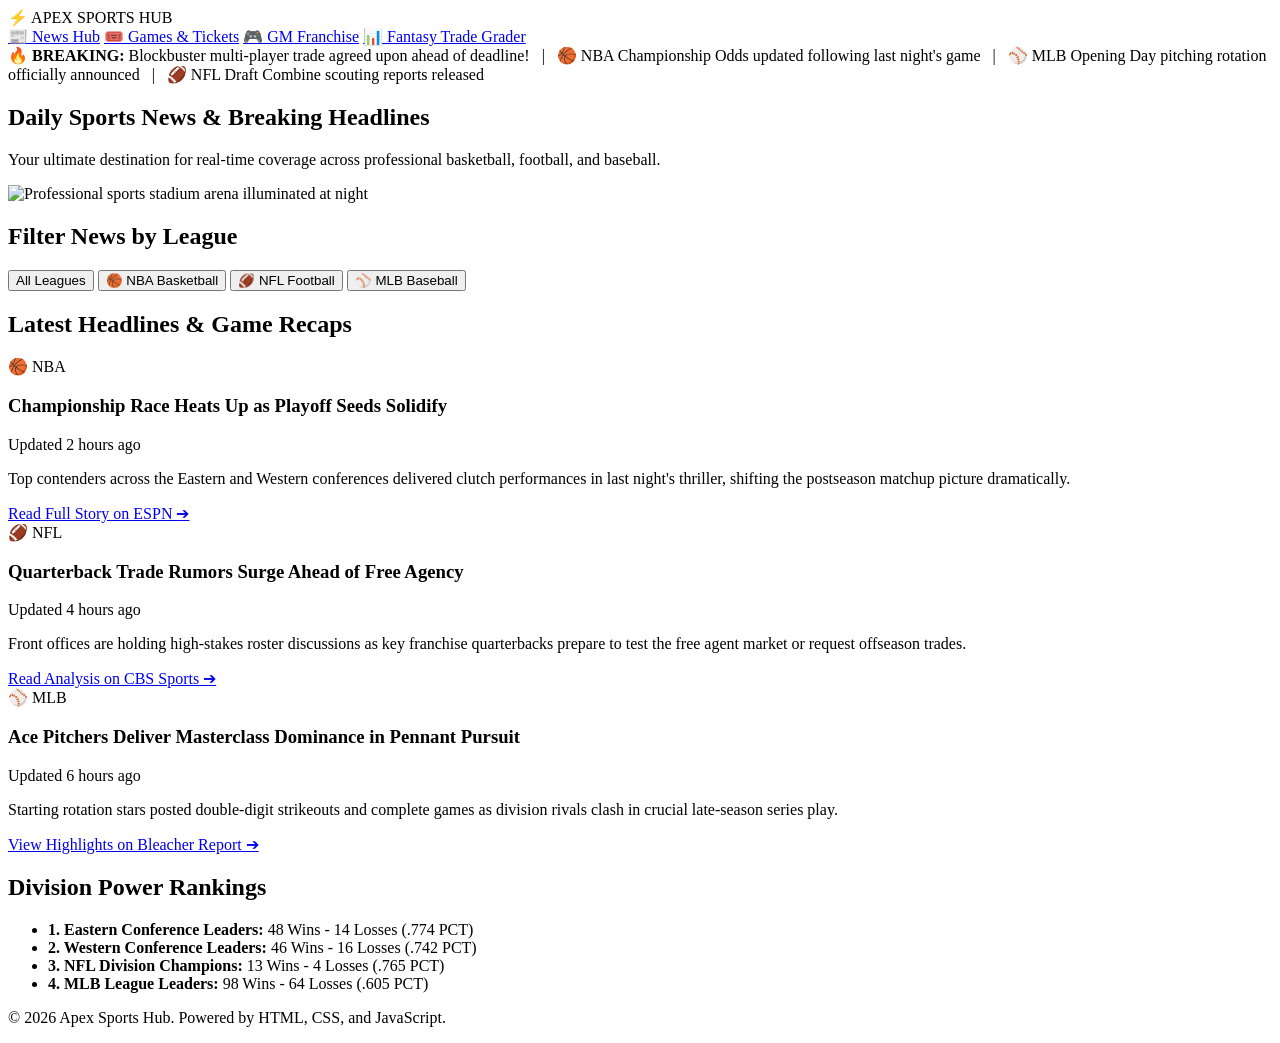
==== index.html @ 028e0c57 "Add index.html for Apex Sports Hub website This file contains the HTML structure for the Apex Sports" ====
<!DOCTYPE html>
<html lang="en">
<head>
    <meta charset="UTF-8">
    <meta name="viewport" content="width=device-width, initial-scale=1.0">
    <title>Apex Sports Hub | Daily News & Headlines</title>
    <link rel="stylesheet" href="styles.css">
</head>
<body>
    <!-- GLOBAL NAVIGATION MENU BAR -->
    <header class="navbar">
        <div class="nav-container">
            <div class="brand-logo">⚡ APEX SPORTS HUB</div>
            <nav class="nav-links">
                <a href="index.html" class="nav-item active">📰 News Hub</a>
                <a href="games.html" class="nav-item">🎟️ Games & Tickets</a>
                <a href="gm.html" class="nav-item">🎮 GM Franchise</a>
                <a href="fantasy.html" class="nav-item">📊 Fantasy Trade Grader</a>
            </nav>
        </div>
    </header>

    <!-- LIVE TICKER MARQUEE -->
    <div class="ticker-bar">
        <div class="ticker-content">
            🔥 <strong>BREAKING:</strong> Blockbuster multi-player trade agreed upon ahead of deadline! &nbsp;&nbsp;|&nbsp;&nbsp;
            🏀 NBA Championship Odds updated following last night's game &nbsp;&nbsp;|&nbsp;&nbsp;
            ⚾ MLB Opening Day pitching rotation officially announced &nbsp;&nbsp;|&nbsp;&nbsp;
            🏈 NFL Draft Combine scouting reports released
        </div>
    </div>

    <!-- MAIN CONTENT CONTAINER -->
    <main class="page-container">
        <!-- HERO SECTION -->
        <section class="hero-card">
            <h1>Daily Sports News & Breaking Headlines</h1>
            <p>Your ultimate destination for real-time coverage across professional basketball, football, and baseball.</p>
            <img class="hero-image" src="https://images.unsplash.com/photo-1504450758481-7338eba7524a?auto=format&fit=crop&w=1200&q=80" alt="Professional sports stadium arena illuminated at night">
        </section>

        <!-- NEWS FILTER CONTROLS -->
        <section class="section-card">
            <h2>Filter News by League</h2>
            <div class="filter-buttons">
                <button class="filter-btn active" onclick="filterNews('all')">All Leagues</button>
                <button class="filter-btn" onclick="filterNews('nba')">🏀 NBA Basketball</button>
                <button class="filter-btn" onclick="filterNews('nfl')">🏈 NFL Football</button>
                <button class="filter-btn" onclick="filterNews('mlb')">⚾ MLB Baseball</button>
            </div>
        </section>

        <!-- NEWS ARTICLES GRID -->
        <section class="section-card">
            <h2>Latest Headlines & Game Recaps</h2>
            <div id="news-grid" class="cards-grid">
                <!-- NBA News Item -->
                <article class="content-card news-item nba">
                    <span class="badge badge-nba">🏀 NBA</span>
                    <h3>Championship Race Heats Up as Playoff Seeds Solidify</h3>
                    <p class="meta-date">Updated 2 hours ago</p>
                    <p>Top contenders across the Eastern and Western conferences delivered clutch performances in last night's thriller, shifting the postseason matchup picture dramatically.</p>
                    <a href="https://www.espn.com" target="_blank" rel="noopener noreferrer" class="action-link">Read Full Story on ESPN ➔</a>
                </article>

                <!-- NFL News Item -->
                <article class="content-card news-item nfl">
                    <span class="badge badge-nfl">🏈 NFL</span>
                    <h3>Quarterback Trade Rumors Surge Ahead of Free Agency</h3>
                    <p class="meta-date">Updated 4 hours ago</p>
                    <p>Front offices are holding high-stakes roster discussions as key franchise quarterbacks prepare to test the free agent market or request offseason trades.</p>
                    <a href="https://www.cbssports.com" target="_blank" rel="noopener noreferrer" class="action-link">Read Analysis on CBS Sports ➔</a>
                </article>

                <!-- MLB News Item -->
                <article class="content-card news-item mlb">
                    <span class="badge badge-mlb">⚾ MLB</span>
                    <h3>Ace Pitchers Deliver Masterclass Dominance in Pennant Pursuit</h3>
                    <p class="meta-date">Updated 6 hours ago</p>
                    <p>Starting rotation stars posted double-digit strikeouts and complete games as division rivals clash in crucial late-season series play.</p>
                    <a href="https://www.bleacherreport.com" target="_blank" rel="noopener noreferrer" class="action-link">View Highlights on Bleacher Report ➔</a>
                </article>
            </div>
        </section>

        <!-- LEAGUE STANDINGS QUICK SUMMARY LIST -->
        <section class="section-card">
            <h2>Division Power Rankings</h2>
            <ul class="rankings-list">
                <li><strong>1. Eastern Conference Leaders:</strong> 48 Wins - 14 Losses (.774 PCT)</li>
                <li><strong>2. Western Conference Leaders:</strong> 46 Wins - 16 Losses (.742 PCT)</li>
                <li><strong>3. NFL Division Champions:</strong> 13 Wins - 4 Losses (.765 PCT)</li>
                <li><strong>4. MLB League Leaders:</strong> 98 Wins - 64 Losses (.605 PCT)</li>
            </ul>
        </section>
    </main>

    <footer class="footer">
        <p>© 2026 Apex Sports Hub. Powered by HTML, CSS, and JavaScript.</p>
    </footer>

    <script src="script.js"></script>
</body>
</html>
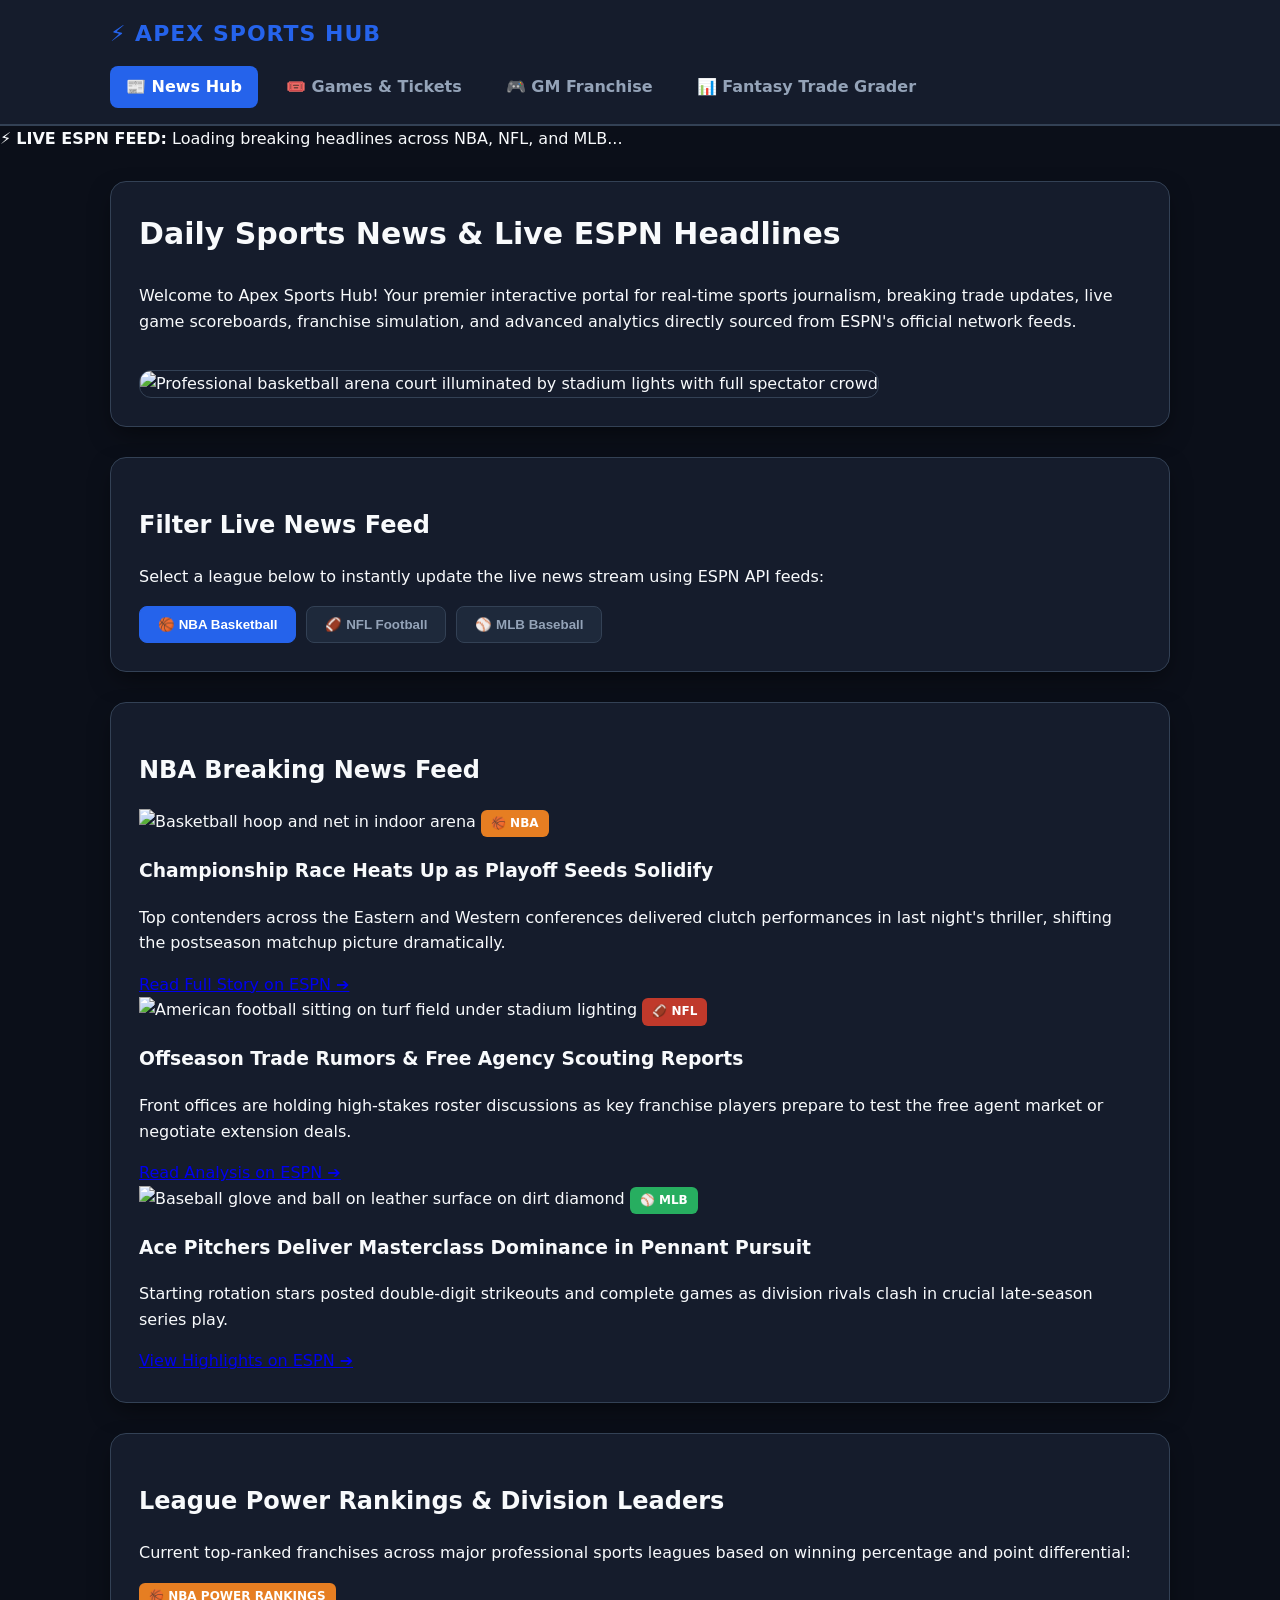
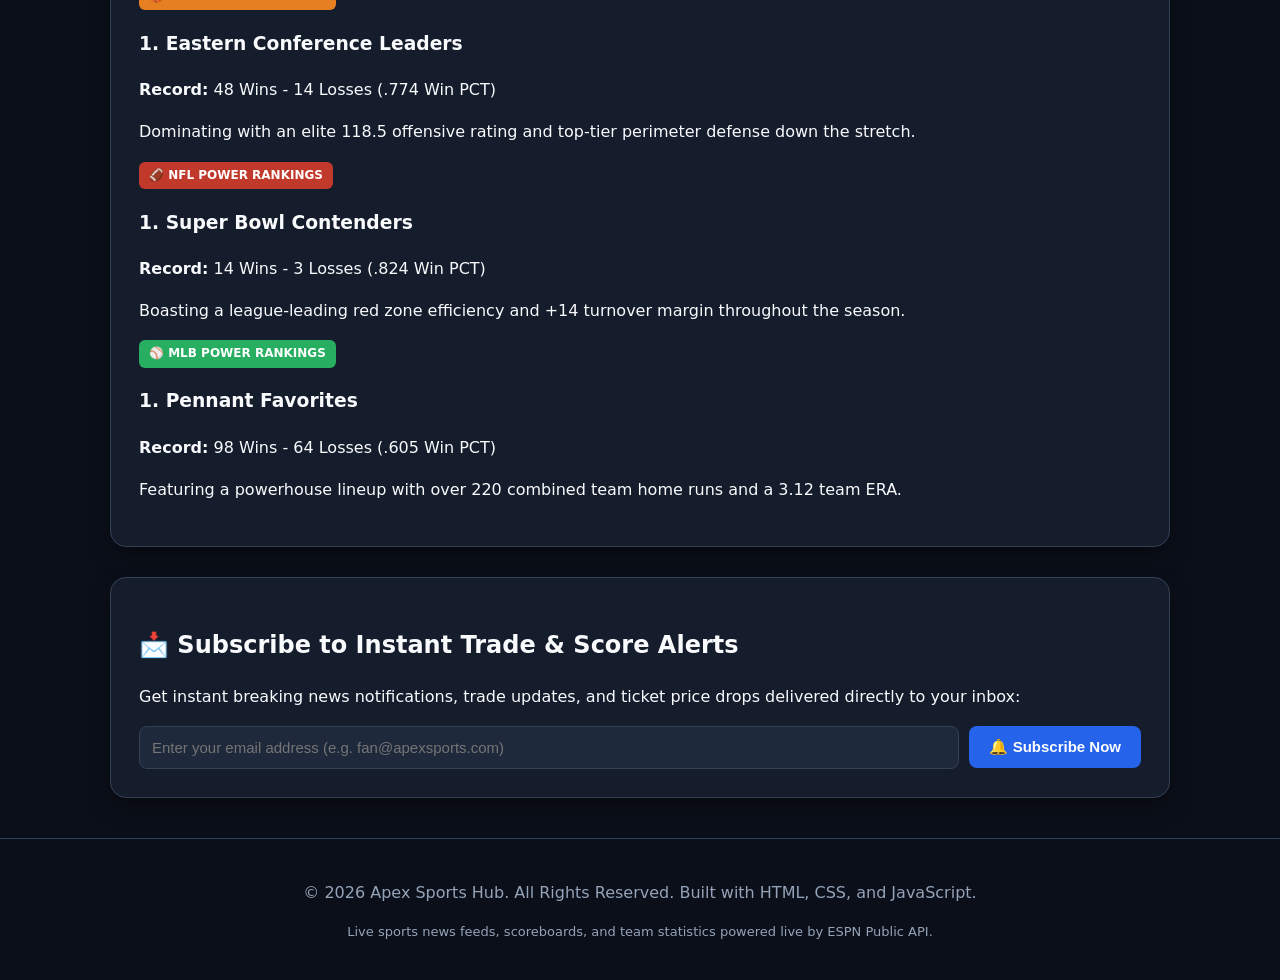
==== commit c76813d3: "Enhance SEO, accessibility, and page structure Added metadata for SEO and social media sharing, upda" ====
--- a/index.html
+++ b/index.html
@@ -1,18 +1,41 @@
 <!DOCTYPE html>
 <html lang="en">
 <head>
+    <!-- Document Metadata & Encoding -->
     <meta charset="UTF-8">
     <meta name="viewport" content="width=device-width, initial-scale=1.0">
-    <title>Apex Sports Hub | Daily News & Headlines</title>
+    <meta name="description" content="Apex Sports Hub - Live sports news, ESPN headlines, scores, game tracking, $500M GM Franchise simulator, and data-driven fantasy trade grader.">
+    <meta name="keywords" content="sports, NBA, NFL, MLB, live scores, ESPN API, GM simulator, fantasy sports trade grader, trade calculator">
+    <meta name="author" content="Apex Sports Development Team">
+    
+    <!-- Open Graph Metadata for Social Media Sharing -->
+    <meta property="og:title" content="Apex Sports Hub | Live Headlines & News">
+    <meta property="og:description" content="Your ultimate portal for real-time sports journalism, live scoreboards, GM franchise simulation, and fantasy trade analysis.">
+    <meta property="og:image" content="https://images.unsplash.com/photo-1504450758481-7338eba7524a?auto=format&fit=crop&w=1200&q=80">
+    <meta property="og:type" content="website">
+
+    <!-- Page Title -->
+    <title>Apex Sports Hub | Live Headlines & Breaking News</title>
+
+    <!-- External Style Sheet Link -->
     <link rel="stylesheet" href="styles.css">
 </head>
 <body>
-    <!-- GLOBAL NAVIGATION MENU BAR -->
-    <header class="navbar">
+
+    <!-- ==================================================
+         GLOBAL NAVIGATION BAR
+         Consistent header menu present across all pages
+    ================================================== -->
+    <header class="navbar" aria-label="Global Navigation Header">
         <div class="nav-container">
-            <div class="brand-logo">⚡ APEX SPORTS HUB</div>
-            <nav class="nav-links">
-                <a href="index.html" class="nav-item active">📰 News Hub</a>
+            <!-- Brand Logo & Home Link -->
+            <div class="brand-logo" aria-label="Apex Sports Hub Brand Logo">
+                ⚡ APEX SPORTS HUB
+            </div>
+
+            <!-- Global Navigation Links -->
+            <nav class="nav-links" aria-label="Main Navigation Menu">
+                <a href="index.html" class="nav-item active" aria-current="page">📰 News Hub</a>
                 <a href="games.html" class="nav-item">🎟️ Games & Tickets</a>
                 <a href="gm.html" class="nav-item">🎮 GM Franchise</a>
                 <a href="fantasy.html" class="nav-item">📊 Fantasy Trade Grader</a>
@@ -20,85 +43,138 @@
         </div>
     </header>
 
-    <!-- LIVE TICKER MARQUEE -->
-    <div class="ticker-bar">
-        <div class="ticker-content">
-            🔥 <strong>BREAKING:</strong> Blockbuster multi-player trade agreed upon ahead of deadline! &nbsp;&nbsp;|&nbsp;&nbsp;
-            🏀 NBA Championship Odds updated following last night's game &nbsp;&nbsp;|&nbsp;&nbsp;
-            ⚾ MLB Opening Day pitching rotation officially announced &nbsp;&nbsp;|&nbsp;&nbsp;
-            🏈 NFL Draft Combine scouting reports released
+    <!-- ==================================================
+         LIVE BREAKING NEWS TICKER MARQUEE
+         Real-time scrolling headlines powered by ESPN API
+    ================================================== -->
+    <div class="ticker-bar" aria-label="Live Breaking Headlines Marquee Ticker">
+        <div class="ticker-content" id="live-ticker-text">
+            ⚡ <strong>LIVE ESPN FEED:</strong> Loading breaking headlines across NBA, NFL, and MLB...
         </div>
     </div>
 
-    <!-- MAIN CONTENT CONTAINER -->
+    <!-- ==================================================
+         MAIN PAGE CONTAINER
+    ================================================== -->
     <main class="page-container">
-        <!-- HERO SECTION -->
-        <section class="hero-card">
-            <h1>Daily Sports News & Breaking Headlines</h1>
-            <p>Your ultimate destination for real-time coverage across professional basketball, football, and baseball.</p>
-            <img class="hero-image" src="https://images.unsplash.com/photo-1504450758481-7338eba7524a?auto=format&fit=crop&w=1200&q=80" alt="Professional sports stadium arena illuminated at night">
+
+        <!-- HERO SECTION: Welcome & Featured Coverage Banner -->
+        <section class="hero-card" aria-labelledby="hero-title">
+            <h1 id="hero-title">Daily Sports News & Live ESPN Headlines</h1>
+            <p>
+                Welcome to Apex Sports Hub! Your premier interactive portal for real-time sports journalism, 
+                breaking trade updates, live game scoreboards, franchise simulation, and advanced analytics directly 
+                sourced from ESPN's official network feeds.
+            </p>
+
+            <!-- Main Hero Image Banner -->
+            <img class="hero-image" 
+                 src="https://images.unsplash.com/photo-1504450758481-7338eba7524a?auto=format&fit=crop&w=1200&q=80" 
+                 alt="Professional basketball arena court illuminated by stadium lights with full spectator crowd" 
+                 loading="eager">
         </section>
 
-        <!-- NEWS FILTER CONTROLS -->
-        <section class="section-card">
-            <h2>Filter News by League</h2>
-            <div class="filter-buttons">
-                <button class="filter-btn active" onclick="filterNews('all')">All Leagues</button>
-                <button class="filter-btn" onclick="filterNews('nba')">🏀 NBA Basketball</button>
-                <button class="filter-btn" onclick="filterNews('nfl')">🏈 NFL Football</button>
-                <button class="filter-btn" onclick="filterNews('mlb')">⚾ MLB Baseball</button>
+        <!-- CATEGORY FILTER CONTROLS -->
+        <section class="section-card" aria-labelledby="filter-heading">
+            <h2 id="filter-heading">Filter Live News Feed</h2>
+            <p>Select a league below to instantly update the live news stream using ESPN API feeds:</p>
+            <div class="sport-tabs" role="tablist" aria-label="League News Filters">
+                <button class="tab-btn active" role="tab" aria-selected="true" onclick="loadESPNNews('nba')">🏀 NBA Basketball</button>
+                <button class="tab-btn" role="tab" aria-selected="false" onclick="loadESPNNews('nfl')">🏈 NFL Football</button>
+                <button class="tab-btn" role="tab" aria-selected="false" onclick="loadESPNNews('mlb')">⚾ MLB Baseball</button>
             </div>
         </section>
 
-        <!-- NEWS ARTICLES GRID -->
-        <section class="section-card">
-            <h2>Latest Headlines & Game Recaps</h2>
-            <div id="news-grid" class="cards-grid">
-                <!-- NBA News Item -->
-                <article class="content-card news-item nba">
+        <!-- LIVE ESPN NEWS ARTICLES GRID CONTAINER -->
+        <section class="section-card" aria-labelledby="news-section-title">
+            <h2 id="news-section-title">NBA Breaking News Feed</h2>
+            
+            <!-- Dynamic Grid populated via JavaScript script.js -->
+            <div id="espn-news-grid" class="cards-grid">
+                <!-- Pre-rendered Fallback / Loading Cards -->
+                <article class="news-card">
+                    <img src="https://images.unsplash.com/photo-1546519638-68e109498ffc?auto=format&fit=crop&w=600&q=80" alt="Basketball hoop and net in indoor arena">
                     <span class="badge badge-nba">🏀 NBA</span>
                     <h3>Championship Race Heats Up as Playoff Seeds Solidify</h3>
-                    <p class="meta-date">Updated 2 hours ago</p>
                     <p>Top contenders across the Eastern and Western conferences delivered clutch performances in last night's thriller, shifting the postseason matchup picture dramatically.</p>
-                    <a href="https://www.espn.com" target="_blank" rel="noopener noreferrer" class="action-link">Read Full Story on ESPN ➔</a>
+                    <a href="https://www.espn.com/nba/" target="_blank" rel="noopener noreferrer" class="action-link">Read Full Story on ESPN ➔</a>
                 </article>
 
-                <!-- NFL News Item -->
-                <article class="content-card news-item nfl">
+                <article class="news-card">
+                    <img src="https://images.unsplash.com/photo-1566577739112-5180d4bf9390?auto=format&fit=crop&w=600&q=80" alt="American football sitting on turf field under stadium lighting">
                     <span class="badge badge-nfl">🏈 NFL</span>
-                    <h3>Quarterback Trade Rumors Surge Ahead of Free Agency</h3>
-                    <p class="meta-date">Updated 4 hours ago</p>
-                    <p>Front offices are holding high-stakes roster discussions as key franchise quarterbacks prepare to test the free agent market or request offseason trades.</p>
-                    <a href="https://www.cbssports.com" target="_blank" rel="noopener noreferrer" class="action-link">Read Analysis on CBS Sports ➔</a>
+                    <h3>Offseason Trade Rumors & Free Agency Scouting Reports</h3>
+                    <p>Front offices are holding high-stakes roster discussions as key franchise players prepare to test the free agent market or negotiate extension deals.</p>
+                    <a href="https://www.espn.com/nfl/" target="_blank" rel="noopener noreferrer" class="action-link">Read Analysis on ESPN ➔</a>
                 </article>
 
-                <!-- MLB News Item -->
-                <article class="content-card news-item mlb">
+                <article class="news-card">
+                    <img src="https://images.unsplash.com/photo-1508802298132-0545fe5e02c5?auto=format&fit=crop&w=600&q=80" alt="Baseball glove and ball on leather surface on dirt diamond">
                     <span class="badge badge-mlb">⚾ MLB</span>
                     <h3>Ace Pitchers Deliver Masterclass Dominance in Pennant Pursuit</h3>
-                    <p class="meta-date">Updated 6 hours ago</p>
                     <p>Starting rotation stars posted double-digit strikeouts and complete games as division rivals clash in crucial late-season series play.</p>
-                    <a href="https://www.bleacherreport.com" target="_blank" rel="noopener noreferrer" class="action-link">View Highlights on Bleacher Report ➔</a>
+                    <a href="https://www.espn.com/mlb/" target="_blank" rel="noopener noreferrer" class="action-link">View Highlights on ESPN ➔</a>
                 </article>
             </div>
         </section>
 
-        <!-- LEAGUE STANDINGS QUICK SUMMARY LIST -->
-        <section class="section-card">
-            <h2>Division Power Rankings</h2>
-            <ul class="rankings-list">
-                <li><strong>1. Eastern Conference Leaders:</strong> 48 Wins - 14 Losses (.774 PCT)</li>
-                <li><strong>2. Western Conference Leaders:</strong> 46 Wins - 16 Losses (.742 PCT)</li>
-                <li><strong>3. NFL Division Champions:</strong> 13 Wins - 4 Losses (.765 PCT)</li>
-                <li><strong>4. MLB League Leaders:</strong> 98 Wins - 64 Losses (.605 PCT)</li>
-            </ul>
+        <!-- LEAGUE DIVISION POWER RANKINGS SECTION -->
+        <section class="section-card" aria-labelledby="rankings-title">
+            <h2 id="rankings-title">League Power Rankings & Division Leaders</h2>
+            <p>Current top-ranked franchises across major professional sports leagues based on winning percentage and point differential:</p>
+            
+            <div class="cards-grid">
+                <!-- NBA Power Ranking Card -->
+                <article class="news-card">
+                    <span class="badge badge-nba">🏀 NBA POWER RANKINGS</span>
+                    <h3>1. Eastern Conference Leaders</h3>
+                    <p><strong>Record:</strong> 48 Wins - 14 Losses (.774 Win PCT)</p>
+                    <p>Dominating with an elite 118.5 offensive rating and top-tier perimeter defense down the stretch.</p>
+                </article>
+
+                <!-- NFL Power Ranking Card -->
+                <article class="news-card">
+                    <span class="badge badge-nfl">🏈 NFL POWER RANKINGS</span>
+                    <h3>1. Super Bowl Contenders</h3>
+                    <p><strong>Record:</strong> 14 Wins - 3 Losses (.824 Win PCT)</p>
+                    <p>Boasting a league-leading red zone efficiency and +14 turnover margin throughout the season.</p>
+                </article>
+
+                <!-- MLB Power Ranking Card -->
+                <article class="news-card">
+                    <span class="badge badge-mlb">⚾ MLB POWER RANKINGS</span>
+                    <h3>1. Pennant Favorites</h3>
+                    <p><strong>Record:</strong> 98 Wins - 64 Losses (.605 Win PCT)</p>
+                    <p>Featuring a powerhouse lineup with over 220 combined team home runs and a 3.12 team ERA.</p>
+                </article>
+            </div>
         </section>
+
+        <!-- BREAKING NEWS ALERTS SUBSCRIPTION FORM -->
+        <section class="section-card" aria-labelledby="subscribe-title">
+            <h2 id="subscribe-title">📩 Subscribe to Instant Trade & Score Alerts</h2>
+            <p>Get instant breaking news notifications, trade updates, and ticket price drops delivered directly to your inbox:</p>
+            
+            <form id="newsletter-form" class="add-player-row" onsubmit="event.preventDefault(); alert('Thank you for subscribing to Apex Sports Hub breaking alerts!'); this.reset();">
+                <input type="email" class="form-input" style="flex: 1; margin-bottom: 0;" placeholder="Enter your email address (e.g. fan@apexsports.com)" required aria-label="Email address input for breaking news alerts">
+                <button type="submit" class="btn-primary">🔔 Subscribe Now</button>
+            </form>
+        </section>
+
     </main>
 
-    <footer class="footer">
-        <p>© 2026 Apex Sports Hub. Powered by HTML, CSS, and JavaScript.</p>
+    <!-- ==================================================
+         FOOTER SECTION
+         Copyright information, links, and API attribution
+    ================================================== -->
+    <footer class="footer" role="contentinfo">
+        <p>© 2026 Apex Sports Hub. All Rights Reserved. Built with HTML, CSS, and JavaScript.</p>
+        <p style="font-size: 13px; color: var(--text-muted); margin-top: 6px;">
+            Live sports news feeds, scoreboards, and team statistics powered live by ESPN Public API.
+        </p>
     </footer>
 
+    <!-- External JavaScript File Link -->
     <script src="script.js"></script>
 </body>
 </html>
--- a/styles.css
+++ b/styles.css
@@ -0,0 +1,175 @@
+/* UNIVERSAL DESIGN SYSTEM & SPORTS HUB DARK THEME */
+:root {
+    --bg-body: #0b0f19;
+    --bg-card: #151c2c;
+    --bg-inner: #1e293b;
+    --text-main: #f8fafc;
+    --text-muted: #94a3b8;
+    --primary: #2563eb;
+    --primary-hover: #1d4ed8;
+    --accent: #f59e0b;
+    --success: #10b981;
+    --danger: #ef4444;
+    --border-color: #334155;
+    --card-shadow: 0 10px 25px -5px rgba(0, 0, 0, 0.5);
+}
+
+* { box-sizing: border-box; }
+
+body {
+    font-family: system-ui, -apple-system, BlinkMacSystemFont, "Segoe UI", Roboto, sans-serif;
+    background-color: var(--bg-body);
+    color: var(--text-main);
+    line-height: 1.6;
+    margin: 0;
+    padding: 0;
+}
+
+.navbar {
+    background-color: var(--bg-card);
+    border-bottom: 2px solid var(--border-color);
+    position: sticky;
+    top: 0;
+    z-index: 1000;
+}
+
+.nav-container {
+    max-width: 1100px;
+    margin: 0 auto;
+    padding: 16px 20px;
+    display: flex;
+    justify-content: space-between;
+    align-items: center;
+    flex-wrap: wrap;
+    gap: 15px;
+}
+
+.brand-logo { font-size: 22px; font-weight: 900; color: var(--primary); letter-spacing: 1px; }
+
+.nav-links { display: flex; gap: 12px; flex-wrap: wrap; }
+
+.nav-item {
+    color: var(--text-muted);
+    text-decoration: none;
+    padding: 8px 16px;
+    border-radius: 8px;
+    font-weight: 700;
+    transition: all 0.2s ease;
+}
+
+.nav-item.active, .nav-item:hover { background-color: var(--primary); color: #ffffff; }
+
+.page-container { max-width: 1100px; margin: 30px auto; padding: 0 20px; }
+
+.hero-card, .section-card {
+    background-color: var(--bg-card);
+    border: 1px solid var(--border-color);
+    border-radius: 16px;
+    padding: 28px;
+    margin-bottom: 30px;
+    box-shadow: var(--card-shadow);
+}
+
+.hero-card h1 { margin-top: 0; font-size: 30px; }
+
+.hero-image {
+    width: 100%;
+    max-height: 360px;
+    object-fit: cover;
+    border-radius: 12px;
+    margin-top: 20px;
+    border: 1px solid var(--border-color);
+}
+
+.badge { font-size: 12px; font-weight: 800; padding: 4px 10px; border-radius: 6px; color: white; display: inline-block; }
+.badge-nba { background-color: #e67e22; }
+.badge-nfl { background-color: #c0392b; }
+.badge-mlb { background-color: #27ae60; }
+
+.btn-primary, .btn-secondary {
+    padding: 12px 20px;
+    font-size: 15px;
+    font-weight: 700;
+    border-radius: 8px;
+    border: none;
+    cursor: pointer;
+    transition: all 0.2s ease;
+}
+
+.btn-primary { background-color: var(--primary); color: white; }
+.btn-primary:hover:not(:disabled) { background-color: var(--primary-hover); }
+.btn-secondary { background-color: var(--accent); color: white; }
+
+.sport-tabs { display: flex; gap: 10px; flex-wrap: wrap; }
+.tab-btn {
+    background-color: var(--bg-inner);
+    color: var(--text-muted);
+    border: 1px solid var(--border-color);
+    padding: 10px 18px;
+    border-radius: 8px;
+    font-weight: 700;
+    cursor: pointer;
+}
+.tab-btn.active { background-color: var(--primary); color: white; border-color: var(--primary); }
+
+.form-input, .form-select {
+    width: 100%;
+    background-color: var(--bg-inner);
+    color: var(--text-main);
+    border: 1px solid var(--border-color);
+    padding: 12px;
+    border-radius: 8px;
+    font-size: 15px;
+    margin-bottom: 10px;
+    outline: none;
+}
+.form-input:focus { border-color: var(--primary); }
+
+.add-player-row { display: flex; gap: 10px; flex-wrap: wrap; align-items: center; }
+
+.games-list { display: flex; flex-direction: column; gap: 20px; }
+.game-card { background-color: var(--bg-inner); border: 1px solid var(--border-color); border-radius: 12px; padding: 20px; }
+.game-header { display: flex; justify-content: space-between; align-items: center; margin-bottom: 10px; }
+.game-matchup { display: flex; justify-content: space-between; font-size: 18px; font-weight: 800; margin: 12px 0; }
+.status-live { color: var(--danger); font-weight: 800; }
+.status-final { color: var(--text-muted); font-weight: 800; }
+.status-upcoming { color: var(--success); font-weight: 800; }
+
+.ticket-actions { display: flex; gap: 10px; flex-wrap: wrap; margin-top: 15px; }
+.ticket-btn {
+    text-decoration: none;
+    padding: 10px 16px;
+    border-radius: 8px;
+    font-weight: 700;
+    font-size: 14px;
+    color: white;
+}
+.btn-seatgeek { background-color: #eb6864; }
+.btn-stubhub { background-color: #003366; }
+.btn-ticketmaster { background-color: #026cdf; }
+
+.roster-grid { display: grid; grid-template-columns: repeat(auto-fit, minmax(160px, 1fr)); gap: 15px; margin: 20px 0; }
+.gm-slot-card { background-color: var(--bg-inner); border: 1px solid var(--border-color); border-radius: 10px; padding: 15px; text-align: center; }
+.gm-slot-card strong { display: block; color: var(--primary); font-size: 16px; }
+
+.trade-grid, .trade-evaluator-grid { display: grid; grid-template-columns: repeat(auto-fit, minmax(250px, 1fr)); gap: 20px; align-items: center; margin-top: 15px; }
+.eval-vs { text-align: center; font-size: 28px; font-weight: 900; color: var(--accent); }
+.feedback-box { background-color: var(--bg-inner); border: 1px solid var(--border-color); border-radius: 10px; padding: 18px; margin-top: 15px; }
+
+.cap-header { display: flex; justify-content: space-between; align-items: center; flex-wrap: wrap; }
+.progress-bar-bg { width: 100%; height: 14px; background-color: var(--border-color); border-radius: 8px; overflow: hidden; margin-top: 10px; }
+.progress-bar-fill { height: 100%; background-color: var(--accent); transition: width 0.3s ease; }
+
+.grade-container { display: flex; align-items: center; gap: 20px; margin-top: 15px; }
+.grade-badge { font-size: 36px; font-weight: 900; padding: 15px 25px; border-radius: 12px; color: white; }
+.badge-a { background-color: var(--success); }
+.badge-c { background-color: var(--accent); }
+.badge-f { background-color: var(--danger); }
+.badge-neutral { background-color: var(--border-color); }
+.grade-verdict { font-size: 18px; font-weight: 700; }
+
+.text-primary { color: var(--primary); }
+.text-accent { color: var(--accent); }
+.text-success { color: var(--success); }
+
+.footer { text-align: center; padding: 25px; border-top: 1px solid var(--border-color); color: var(--text-muted); margin-top: 40px; }
